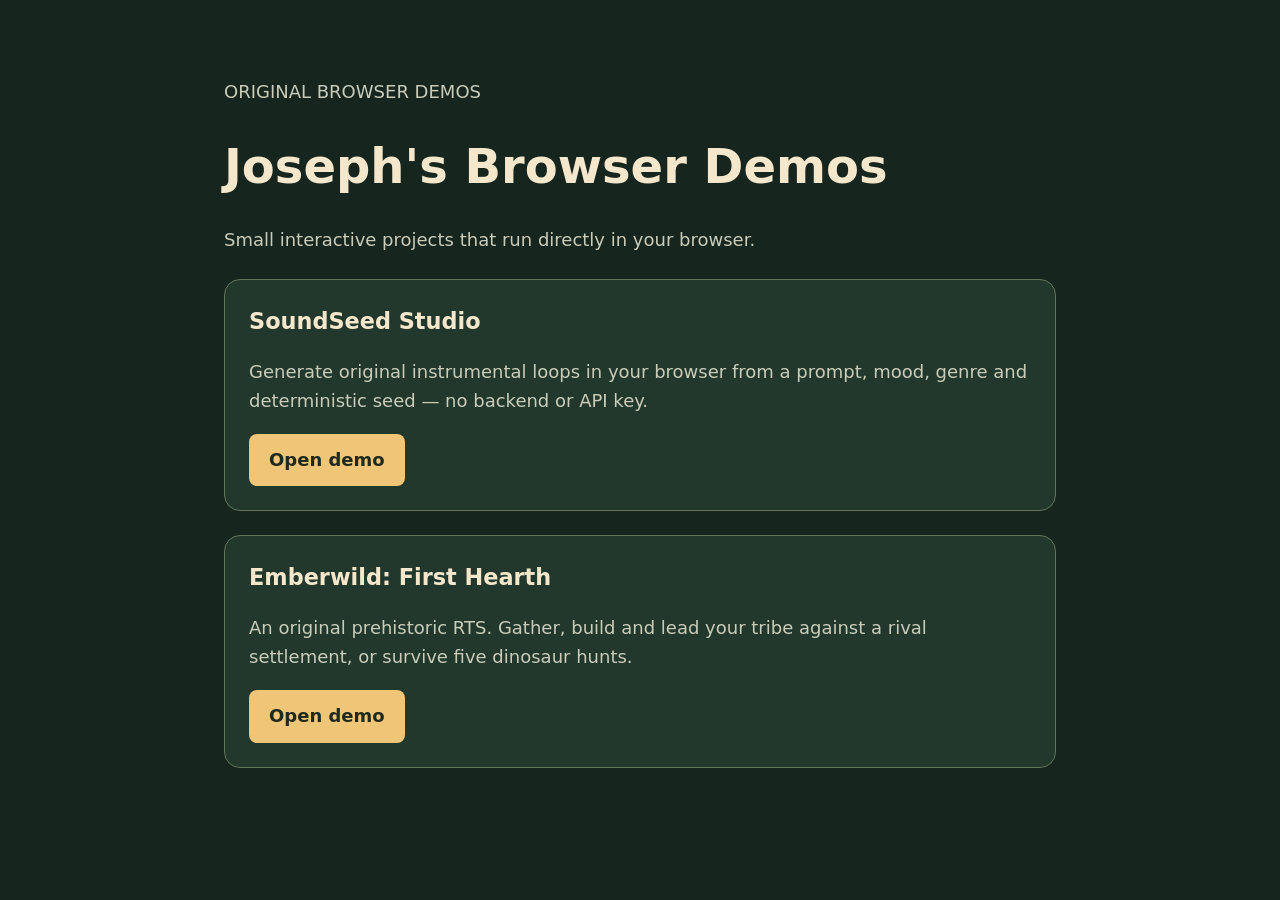
==== index.html @ d8530c1f "Update music generator demo" ====
<!doctype html>
<html lang="en"><head><meta charset="utf-8"><meta name="viewport" content="width=device-width, initial-scale=1"><meta name="color-scheme" content="dark"><title>Joseph's Browser Demos</title>
<style>*{box-sizing:border-box}body{margin:0;background:#17251f;color:#f5e7cc;font:18px/1.6 system-ui,sans-serif}main{max-width:880px;margin:auto;padding:60px 24px}h1{font-size:clamp(2rem,6vw,3rem);line-height:1.15}p{color:#c9ccb9}ul{list-style:none;padding:0}li{margin:24px 0;padding:24px;border:1px solid #61755b;border-radius:16px;background:#23382d}h2{margin:0;font-size:1.4rem}a{display:inline-block;padding:12px 20px;border-radius:8px;background:#efc577;color:#20291e;font-weight:700;text-decoration:none}a:focus-visible{outline:3px solid white;outline-offset:4px}</style></head>
<body><main><p>ORIGINAL BROWSER DEMOS</p><h1>Joseph's Browser Demos</h1><p>Small interactive projects that run directly in your browser.</p><ul><li><h2>SoundSeed Studio</h2><p>Generate original instrumental loops in your browser from a prompt, mood, genre and deterministic seed — no backend or API key.</p><a href="/demo/music-generator/">Open demo</a></li><li><h2>Emberwild: First Hearth</h2><p>An original prehistoric RTS. Gather, build and lead your tribe against a rival settlement, or survive five dinosaur hunts.</p><a href="/demo/prehistoric-rts/">Open demo</a></li></ul></main></body></html>
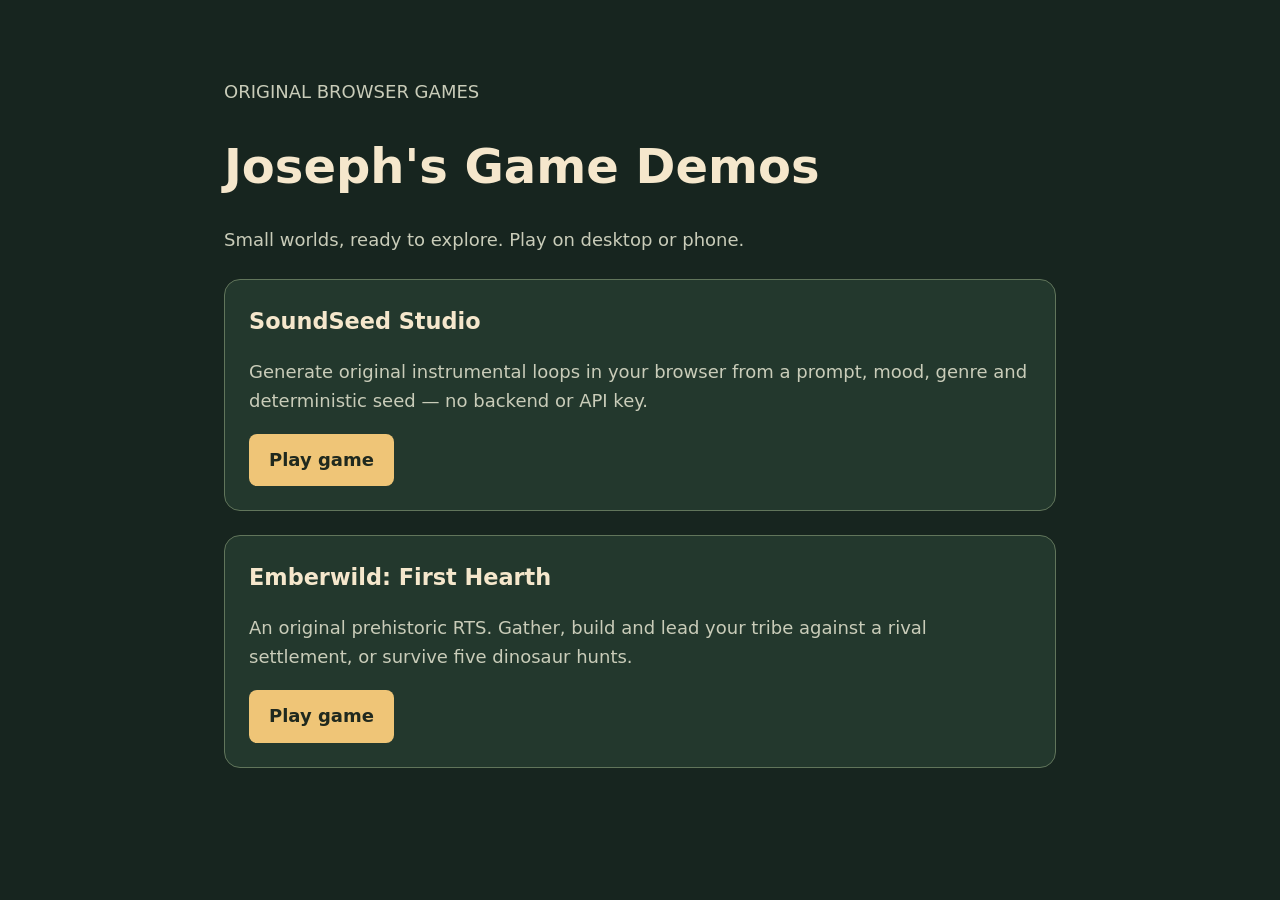
==== commit 37ca50b2: "Update prehistoric RTS demo" ====
--- a/index.html
+++ b/index.html
@@ -1,4 +1,4 @@
 <!doctype html>
-<html lang="en"><head><meta charset="utf-8"><meta name="viewport" content="width=device-width, initial-scale=1"><meta name="color-scheme" content="dark"><title>Joseph's Browser Demos</title>
+<html lang="en"><head><meta charset="utf-8"><meta name="viewport" content="width=device-width, initial-scale=1"><meta name="color-scheme" content="dark"><title>Joseph's Game Demos</title>
 <style>*{box-sizing:border-box}body{margin:0;background:#17251f;color:#f5e7cc;font:18px/1.6 system-ui,sans-serif}main{max-width:880px;margin:auto;padding:60px 24px}h1{font-size:clamp(2rem,6vw,3rem);line-height:1.15}p{color:#c9ccb9}ul{list-style:none;padding:0}li{margin:24px 0;padding:24px;border:1px solid #61755b;border-radius:16px;background:#23382d}h2{margin:0;font-size:1.4rem}a{display:inline-block;padding:12px 20px;border-radius:8px;background:#efc577;color:#20291e;font-weight:700;text-decoration:none}a:focus-visible{outline:3px solid white;outline-offset:4px}</style></head>
-<body><main><p>ORIGINAL BROWSER DEMOS</p><h1>Joseph's Browser Demos</h1><p>Small interactive projects that run directly in your browser.</p><ul><li><h2>SoundSeed Studio</h2><p>Generate original instrumental loops in your browser from a prompt, mood, genre and deterministic seed — no backend or API key.</p><a href="/demo/music-generator/">Open demo</a></li><li><h2>Emberwild: First Hearth</h2><p>An original prehistoric RTS. Gather, build and lead your tribe against a rival settlement, or survive five dinosaur hunts.</p><a href="/demo/prehistoric-rts/">Open demo</a></li></ul></main></body></html>
+<body><main><p>ORIGINAL BROWSER GAMES</p><h1>Joseph's Game Demos</h1><p>Small worlds, ready to explore. Play on desktop or phone.</p><ul><li><h2>SoundSeed Studio</h2><p>Generate original instrumental loops in your browser from a prompt, mood, genre and deterministic seed — no backend or API key.</p><a href="/demo/music-generator/">Play game</a></li><li><h2>Emberwild: First Hearth</h2><p>An original prehistoric RTS. Gather, build and lead your tribe against a rival settlement, or survive five dinosaur hunts.</p><a href="/demo/prehistoric-rts/">Play game</a></li></ul></main></body></html>
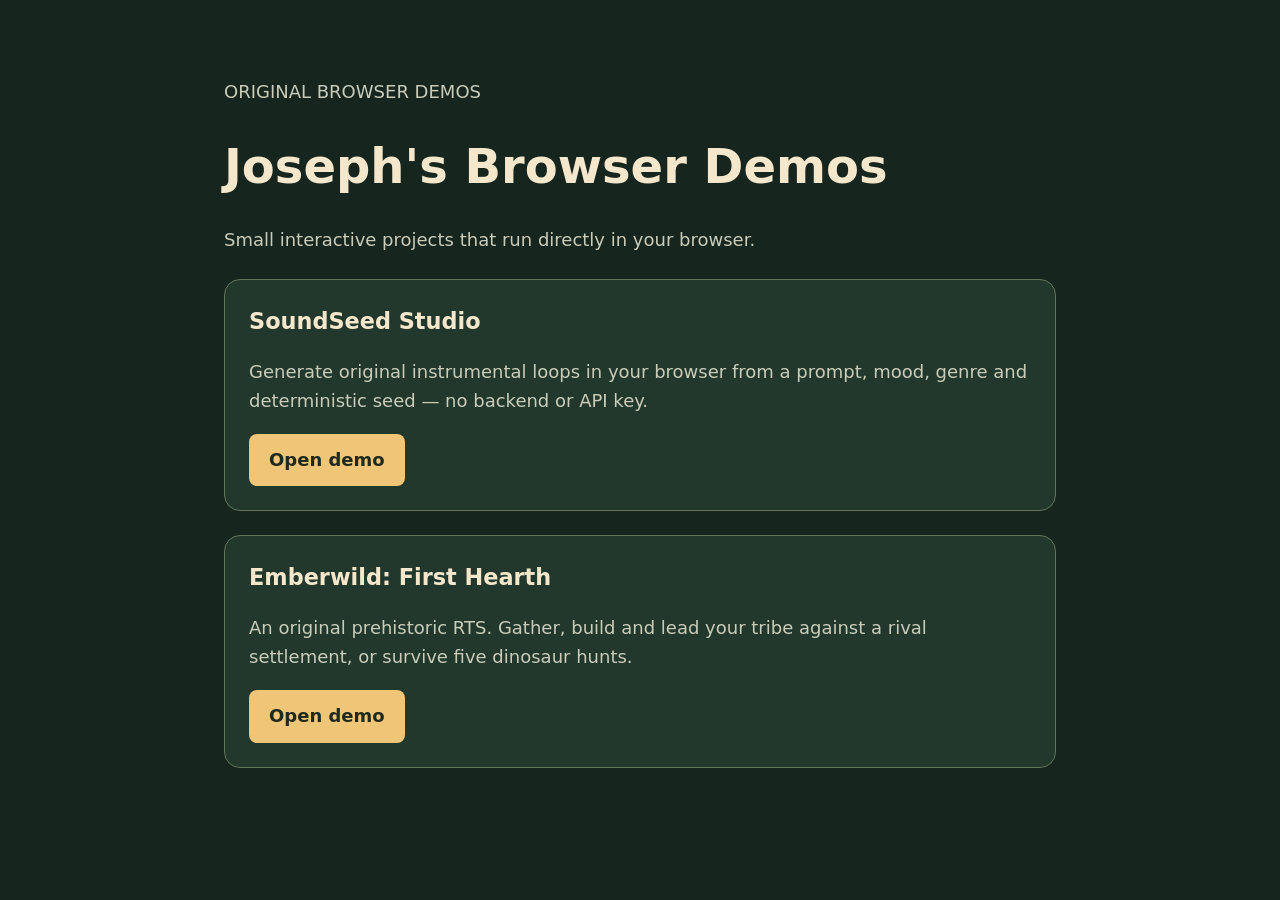
==== commit 797fe316: "Update music generator demo" ====
--- a/index.html
+++ b/index.html
@@ -1,4 +1,4 @@
 <!doctype html>
-<html lang="en"><head><meta charset="utf-8"><meta name="viewport" content="width=device-width, initial-scale=1"><meta name="color-scheme" content="dark"><title>Joseph's Game Demos</title>
+<html lang="en"><head><meta charset="utf-8"><meta name="viewport" content="width=device-width, initial-scale=1"><meta name="color-scheme" content="dark"><title>Joseph's Browser Demos</title>
 <style>*{box-sizing:border-box}body{margin:0;background:#17251f;color:#f5e7cc;font:18px/1.6 system-ui,sans-serif}main{max-width:880px;margin:auto;padding:60px 24px}h1{font-size:clamp(2rem,6vw,3rem);line-height:1.15}p{color:#c9ccb9}ul{list-style:none;padding:0}li{margin:24px 0;padding:24px;border:1px solid #61755b;border-radius:16px;background:#23382d}h2{margin:0;font-size:1.4rem}a{display:inline-block;padding:12px 20px;border-radius:8px;background:#efc577;color:#20291e;font-weight:700;text-decoration:none}a:focus-visible{outline:3px solid white;outline-offset:4px}</style></head>
-<body><main><p>ORIGINAL BROWSER GAMES</p><h1>Joseph's Game Demos</h1><p>Small worlds, ready to explore. Play on desktop or phone.</p><ul><li><h2>SoundSeed Studio</h2><p>Generate original instrumental loops in your browser from a prompt, mood, genre and deterministic seed — no backend or API key.</p><a href="/demo/music-generator/">Play game</a></li><li><h2>Emberwild: First Hearth</h2><p>An original prehistoric RTS. Gather, build and lead your tribe against a rival settlement, or survive five dinosaur hunts.</p><a href="/demo/prehistoric-rts/">Play game</a></li></ul></main></body></html>
+<body><main><p>ORIGINAL BROWSER DEMOS</p><h1>Joseph's Browser Demos</h1><p>Small interactive projects that run directly in your browser.</p><ul><li><h2>SoundSeed Studio</h2><p>Generate original instrumental loops in your browser from a prompt, mood, genre and deterministic seed — no backend or API key.</p><a href="/demo/music-generator/">Open demo</a></li><li><h2>Emberwild: First Hearth</h2><p>An original prehistoric RTS. Gather, build and lead your tribe against a rival settlement, or survive five dinosaur hunts.</p><a href="/demo/prehistoric-rts/">Open demo</a></li></ul></main></body></html>
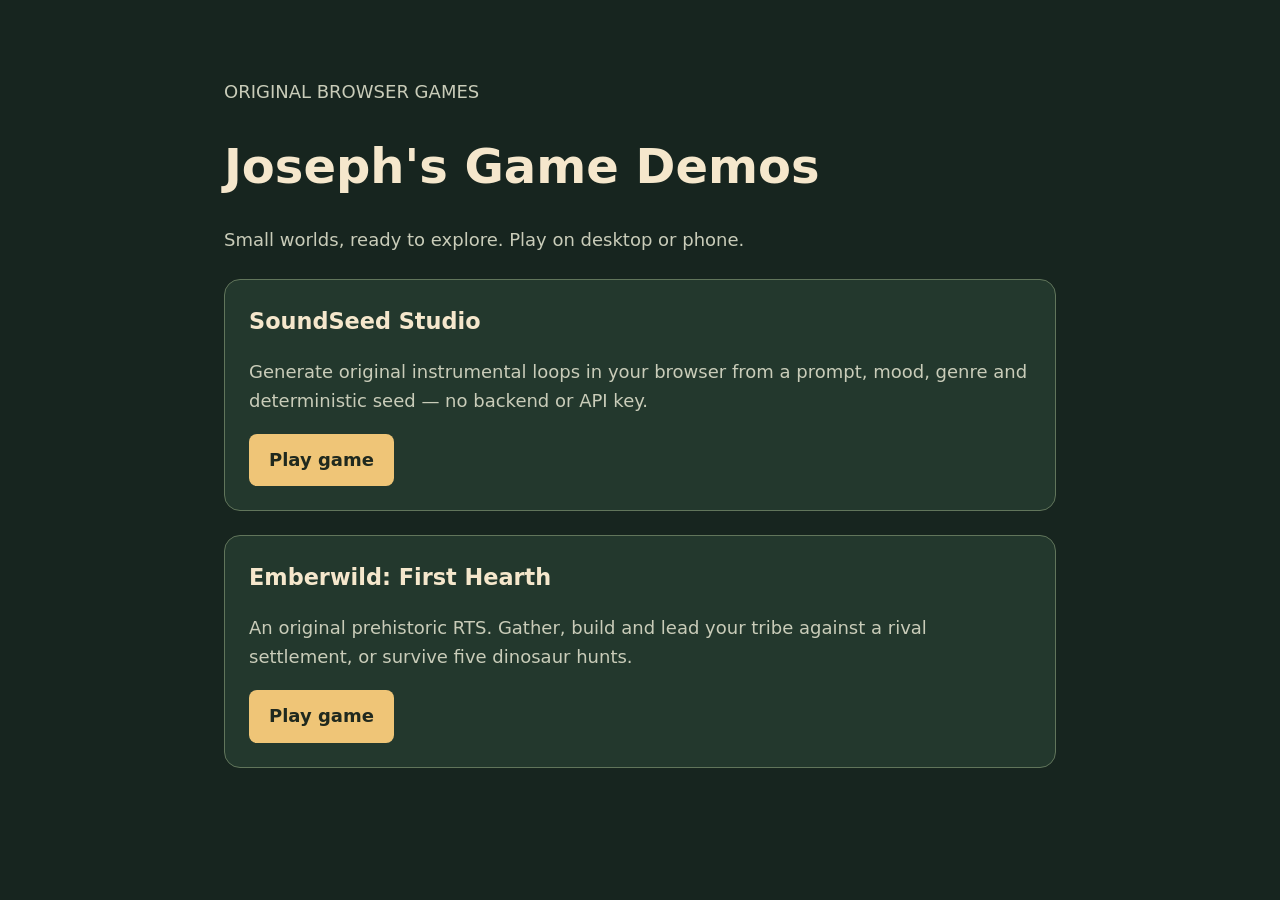
==== commit b2d3a91b: "Update prehistoric RTS demo" ====
--- a/index.html
+++ b/index.html
@@ -1,4 +1,4 @@
 <!doctype html>
-<html lang="en"><head><meta charset="utf-8"><meta name="viewport" content="width=device-width, initial-scale=1"><meta name="color-scheme" content="dark"><title>Joseph's Browser Demos</title>
+<html lang="en"><head><meta charset="utf-8"><meta name="viewport" content="width=device-width, initial-scale=1"><meta name="color-scheme" content="dark"><title>Joseph's Game Demos</title>
 <style>*{box-sizing:border-box}body{margin:0;background:#17251f;color:#f5e7cc;font:18px/1.6 system-ui,sans-serif}main{max-width:880px;margin:auto;padding:60px 24px}h1{font-size:clamp(2rem,6vw,3rem);line-height:1.15}p{color:#c9ccb9}ul{list-style:none;padding:0}li{margin:24px 0;padding:24px;border:1px solid #61755b;border-radius:16px;background:#23382d}h2{margin:0;font-size:1.4rem}a{display:inline-block;padding:12px 20px;border-radius:8px;background:#efc577;color:#20291e;font-weight:700;text-decoration:none}a:focus-visible{outline:3px solid white;outline-offset:4px}</style></head>
-<body><main><p>ORIGINAL BROWSER DEMOS</p><h1>Joseph's Browser Demos</h1><p>Small interactive projects that run directly in your browser.</p><ul><li><h2>SoundSeed Studio</h2><p>Generate original instrumental loops in your browser from a prompt, mood, genre and deterministic seed — no backend or API key.</p><a href="/demo/music-generator/">Open demo</a></li><li><h2>Emberwild: First Hearth</h2><p>An original prehistoric RTS. Gather, build and lead your tribe against a rival settlement, or survive five dinosaur hunts.</p><a href="/demo/prehistoric-rts/">Open demo</a></li></ul></main></body></html>
+<body><main><p>ORIGINAL BROWSER GAMES</p><h1>Joseph's Game Demos</h1><p>Small worlds, ready to explore. Play on desktop or phone.</p><ul><li><h2>SoundSeed Studio</h2><p>Generate original instrumental loops in your browser from a prompt, mood, genre and deterministic seed — no backend or API key.</p><a href="/demo/music-generator/">Play game</a></li><li><h2>Emberwild: First Hearth</h2><p>An original prehistoric RTS. Gather, build and lead your tribe against a rival settlement, or survive five dinosaur hunts.</p><a href="/demo/prehistoric-rts/">Play game</a></li></ul></main></body></html>
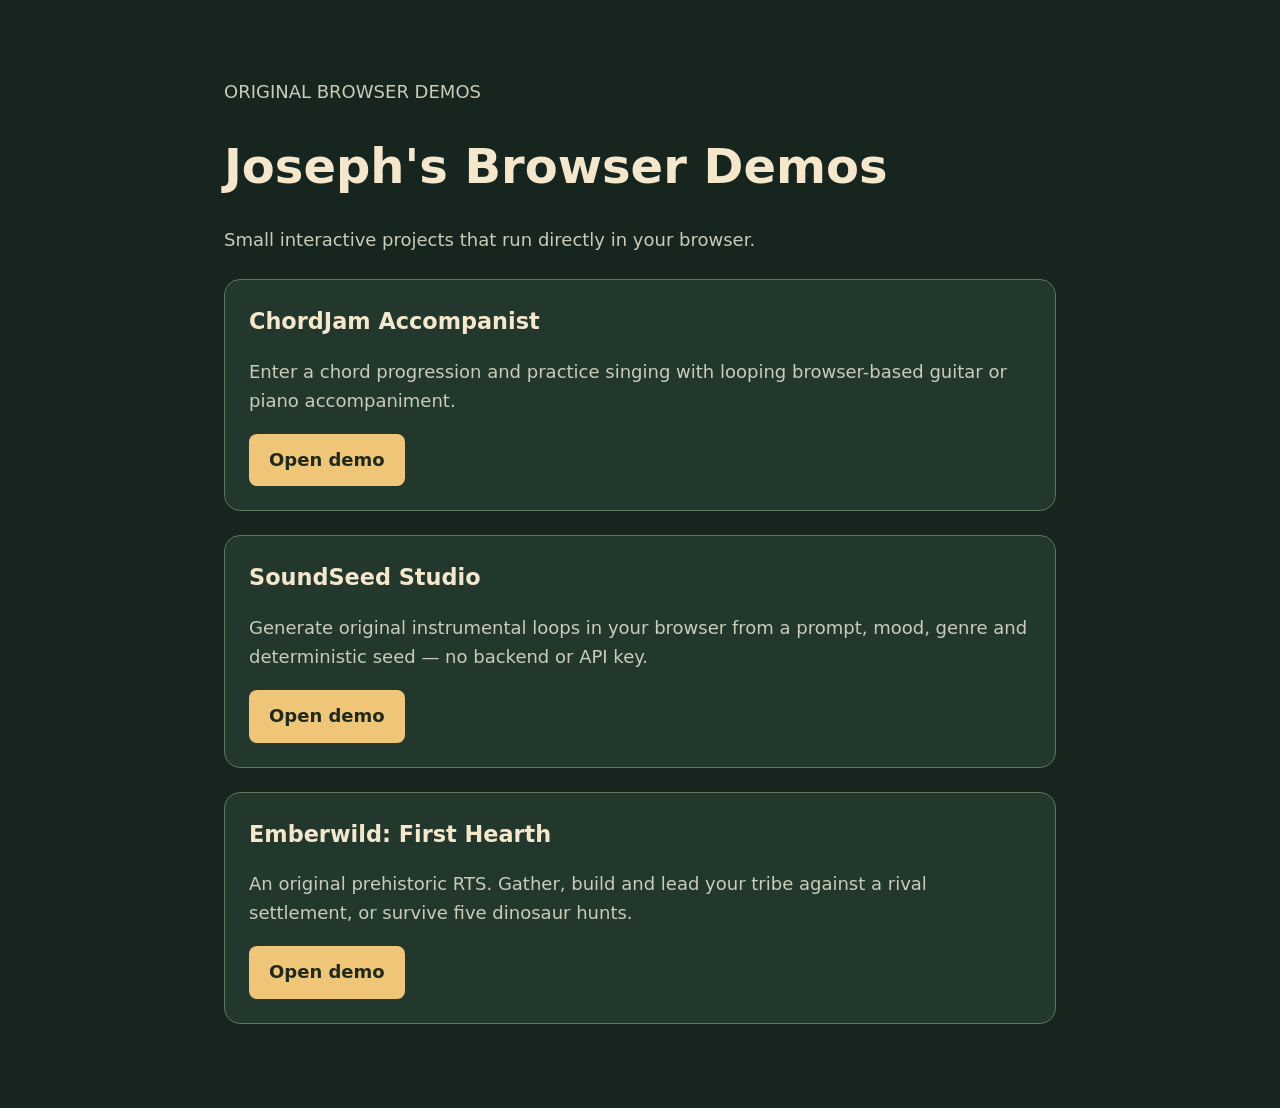
==== commit 090a5c51: "Update ChordJam demo" ====
--- a/index.html
+++ b/index.html
@@ -1,4 +1,4 @@
 <!doctype html>
-<html lang="en"><head><meta charset="utf-8"><meta name="viewport" content="width=device-width, initial-scale=1"><meta name="color-scheme" content="dark"><title>Joseph's Game Demos</title>
+<html lang="en"><head><meta charset="utf-8"><meta name="viewport" content="width=device-width, initial-scale=1"><meta name="color-scheme" content="dark"><title>Joseph's Browser Demos</title>
 <style>*{box-sizing:border-box}body{margin:0;background:#17251f;color:#f5e7cc;font:18px/1.6 system-ui,sans-serif}main{max-width:880px;margin:auto;padding:60px 24px}h1{font-size:clamp(2rem,6vw,3rem);line-height:1.15}p{color:#c9ccb9}ul{list-style:none;padding:0}li{margin:24px 0;padding:24px;border:1px solid #61755b;border-radius:16px;background:#23382d}h2{margin:0;font-size:1.4rem}a{display:inline-block;padding:12px 20px;border-radius:8px;background:#efc577;color:#20291e;font-weight:700;text-decoration:none}a:focus-visible{outline:3px solid white;outline-offset:4px}</style></head>
-<body><main><p>ORIGINAL BROWSER GAMES</p><h1>Joseph's Game Demos</h1><p>Small worlds, ready to explore. Play on desktop or phone.</p><ul><li><h2>SoundSeed Studio</h2><p>Generate original instrumental loops in your browser from a prompt, mood, genre and deterministic seed — no backend or API key.</p><a href="/demo/music-generator/">Play game</a></li><li><h2>Emberwild: First Hearth</h2><p>An original prehistoric RTS. Gather, build and lead your tribe against a rival settlement, or survive five dinosaur hunts.</p><a href="/demo/prehistoric-rts/">Play game</a></li></ul></main></body></html>
+<body><main><p>ORIGINAL BROWSER DEMOS</p><h1>Joseph's Browser Demos</h1><p>Small interactive projects that run directly in your browser.</p><ul><li><h2>ChordJam Accompanist</h2><p>Enter a chord progression and practice singing with looping browser-based guitar or piano accompaniment.</p><a href="/demo/chord-jam/">Open demo</a></li><li><h2>SoundSeed Studio</h2><p>Generate original instrumental loops in your browser from a prompt, mood, genre and deterministic seed — no backend or API key.</p><a href="/demo/music-generator/">Open demo</a></li><li><h2>Emberwild: First Hearth</h2><p>An original prehistoric RTS. Gather, build and lead your tribe against a rival settlement, or survive five dinosaur hunts.</p><a href="/demo/prehistoric-rts/">Open demo</a></li></ul></main></body></html>
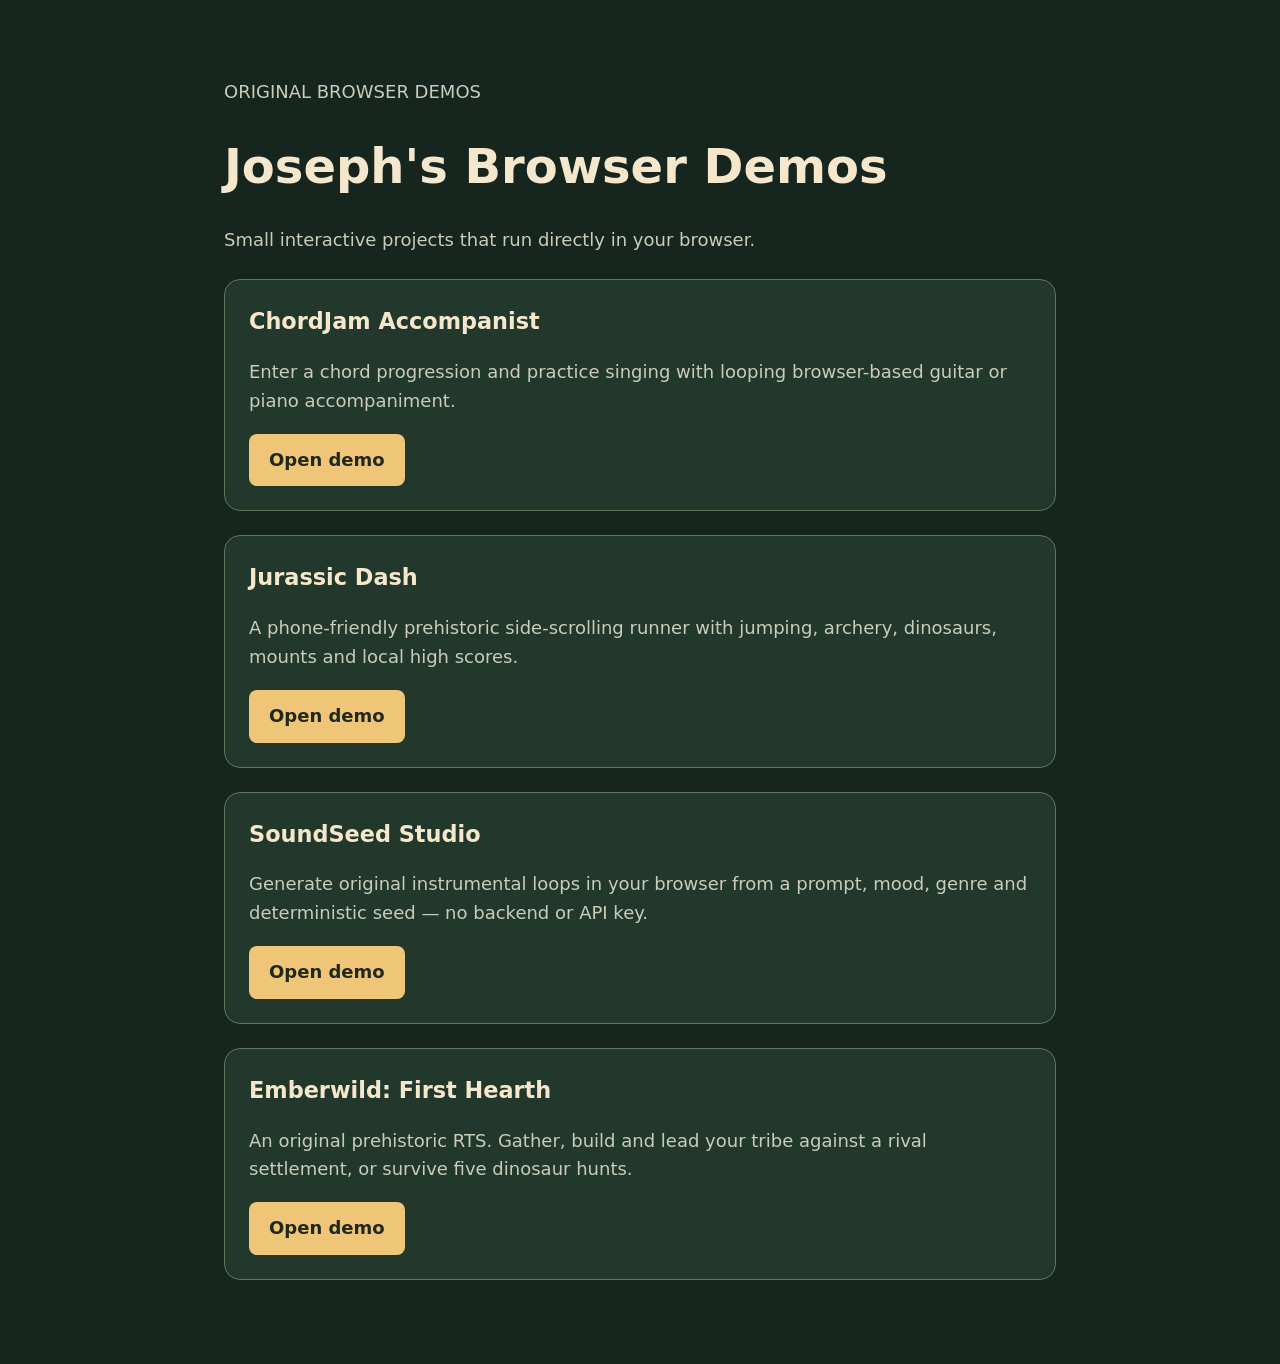
==== commit 06aa65aa: "Update Jurassic Dash demo" ====
--- a/index.html
+++ b/index.html
@@ -1,4 +1,4 @@
 <!doctype html>
 <html lang="en"><head><meta charset="utf-8"><meta name="viewport" content="width=device-width, initial-scale=1"><meta name="color-scheme" content="dark"><title>Joseph's Browser Demos</title>
 <style>*{box-sizing:border-box}body{margin:0;background:#17251f;color:#f5e7cc;font:18px/1.6 system-ui,sans-serif}main{max-width:880px;margin:auto;padding:60px 24px}h1{font-size:clamp(2rem,6vw,3rem);line-height:1.15}p{color:#c9ccb9}ul{list-style:none;padding:0}li{margin:24px 0;padding:24px;border:1px solid #61755b;border-radius:16px;background:#23382d}h2{margin:0;font-size:1.4rem}a{display:inline-block;padding:12px 20px;border-radius:8px;background:#efc577;color:#20291e;font-weight:700;text-decoration:none}a:focus-visible{outline:3px solid white;outline-offset:4px}</style></head>
-<body><main><p>ORIGINAL BROWSER DEMOS</p><h1>Joseph's Browser Demos</h1><p>Small interactive projects that run directly in your browser.</p><ul><li><h2>ChordJam Accompanist</h2><p>Enter a chord progression and practice singing with looping browser-based guitar or piano accompaniment.</p><a href="/demo/chord-jam/">Open demo</a></li><li><h2>SoundSeed Studio</h2><p>Generate original instrumental loops in your browser from a prompt, mood, genre and deterministic seed — no backend or API key.</p><a href="/demo/music-generator/">Open demo</a></li><li><h2>Emberwild: First Hearth</h2><p>An original prehistoric RTS. Gather, build and lead your tribe against a rival settlement, or survive five dinosaur hunts.</p><a href="/demo/prehistoric-rts/">Open demo</a></li></ul></main></body></html>
+<body><main><p>ORIGINAL BROWSER DEMOS</p><h1>Joseph's Browser Demos</h1><p>Small interactive projects that run directly in your browser.</p><ul><li><h2>ChordJam Accompanist</h2><p>Enter a chord progression and practice singing with looping browser-based guitar or piano accompaniment.</p><a href="/demo/chord-jam/">Open demo</a></li><li><h2>Jurassic Dash</h2><p>A phone-friendly prehistoric side-scrolling runner with jumping, archery, dinosaurs, mounts and local high scores.</p><a href="/demo/jurassic-dash/">Open demo</a></li><li><h2>SoundSeed Studio</h2><p>Generate original instrumental loops in your browser from a prompt, mood, genre and deterministic seed — no backend or API key.</p><a href="/demo/music-generator/">Open demo</a></li><li><h2>Emberwild: First Hearth</h2><p>An original prehistoric RTS. Gather, build and lead your tribe against a rival settlement, or survive five dinosaur hunts.</p><a href="/demo/prehistoric-rts/">Open demo</a></li></ul></main></body></html>
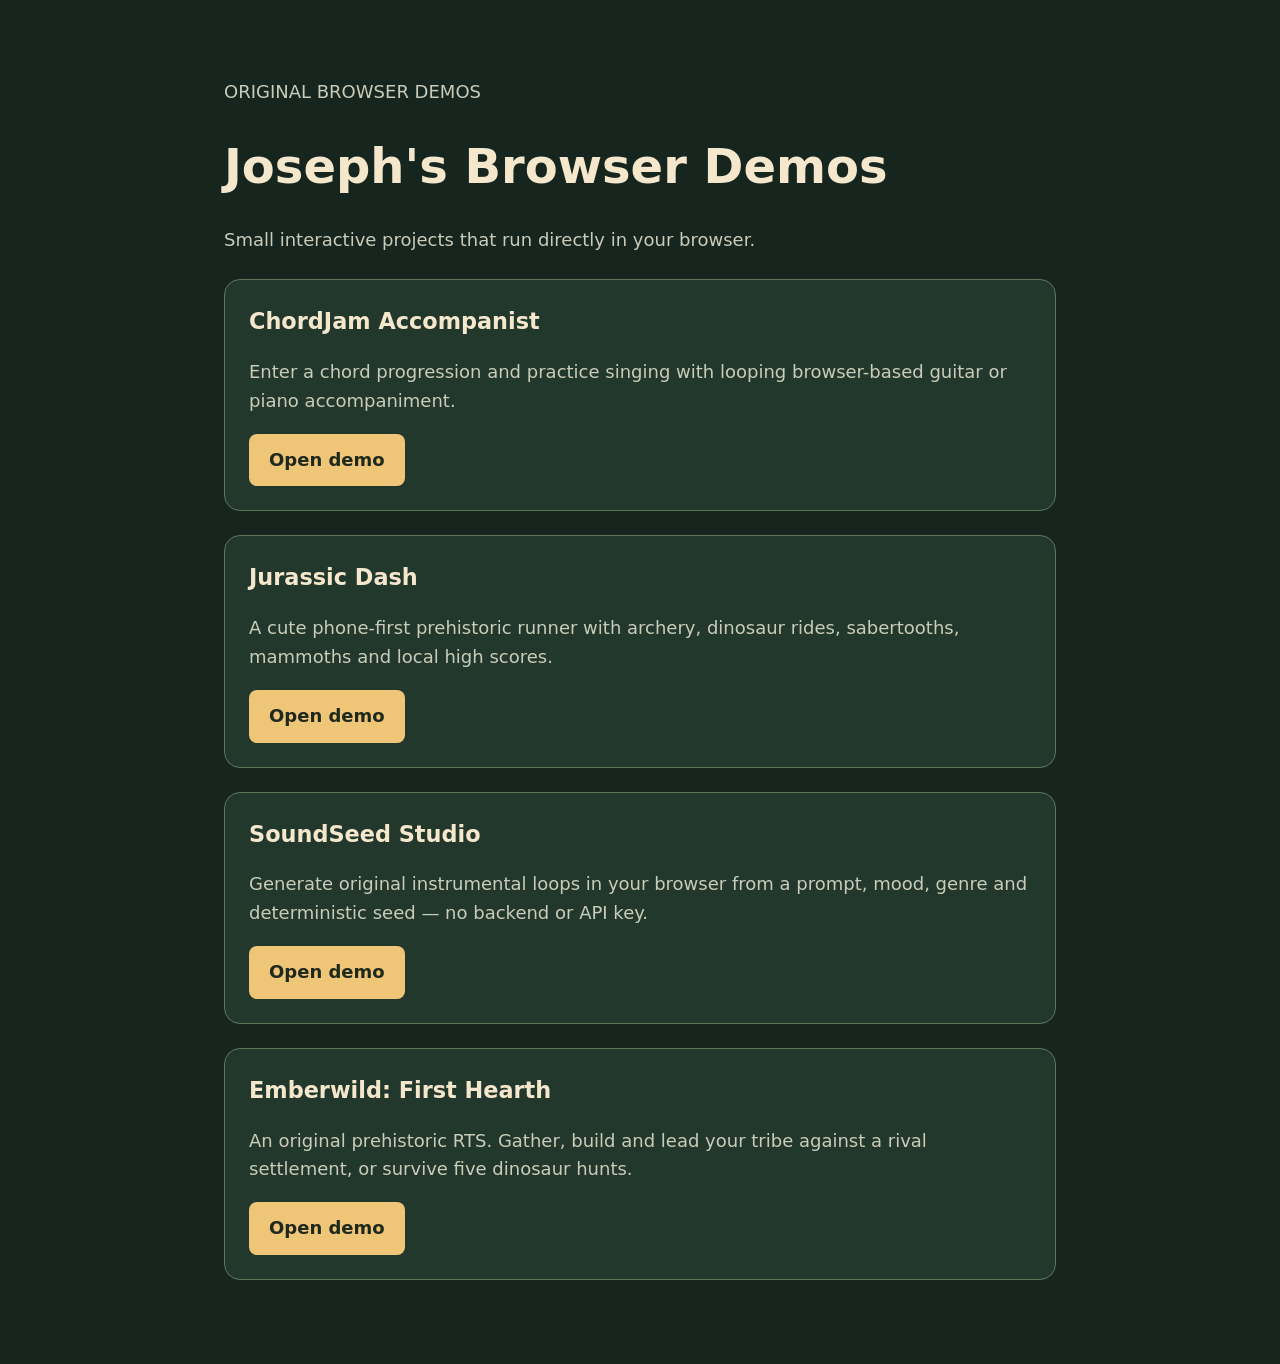
==== commit 90ee1ba9: "Update music generator demo" ====
--- a/index.html
+++ b/index.html
@@ -1,4 +1,4 @@
 <!doctype html>
 <html lang="en"><head><meta charset="utf-8"><meta name="viewport" content="width=device-width, initial-scale=1"><meta name="color-scheme" content="dark"><title>Joseph's Browser Demos</title>
 <style>*{box-sizing:border-box}body{margin:0;background:#17251f;color:#f5e7cc;font:18px/1.6 system-ui,sans-serif}main{max-width:880px;margin:auto;padding:60px 24px}h1{font-size:clamp(2rem,6vw,3rem);line-height:1.15}p{color:#c9ccb9}ul{list-style:none;padding:0}li{margin:24px 0;padding:24px;border:1px solid #61755b;border-radius:16px;background:#23382d}h2{margin:0;font-size:1.4rem}a{display:inline-block;padding:12px 20px;border-radius:8px;background:#efc577;color:#20291e;font-weight:700;text-decoration:none}a:focus-visible{outline:3px solid white;outline-offset:4px}</style></head>
-<body><main><p>ORIGINAL BROWSER DEMOS</p><h1>Joseph's Browser Demos</h1><p>Small interactive projects that run directly in your browser.</p><ul><li><h2>ChordJam Accompanist</h2><p>Enter a chord progression and practice singing with looping browser-based guitar or piano accompaniment.</p><a href="/demo/chord-jam/">Open demo</a></li><li><h2>Jurassic Dash</h2><p>A phone-friendly prehistoric side-scrolling runner with jumping, archery, dinosaurs, mounts and local high scores.</p><a href="/demo/jurassic-dash/">Open demo</a></li><li><h2>SoundSeed Studio</h2><p>Generate original instrumental loops in your browser from a prompt, mood, genre and deterministic seed — no backend or API key.</p><a href="/demo/music-generator/">Open demo</a></li><li><h2>Emberwild: First Hearth</h2><p>An original prehistoric RTS. Gather, build and lead your tribe against a rival settlement, or survive five dinosaur hunts.</p><a href="/demo/prehistoric-rts/">Open demo</a></li></ul></main></body></html>
+<body><main><p>ORIGINAL BROWSER DEMOS</p><h1>Joseph's Browser Demos</h1><p>Small interactive projects that run directly in your browser.</p><ul><li><h2>ChordJam Accompanist</h2><p>Enter a chord progression and practice singing with looping browser-based guitar or piano accompaniment.</p><a href="/demo/chord-jam/">Open demo</a></li><li><h2>Jurassic Dash</h2><p>A cute phone-first prehistoric runner with archery, dinosaur rides, sabertooths, mammoths and local high scores.</p><a href="/demo/jurassic-dash/">Open demo</a></li><li><h2>SoundSeed Studio</h2><p>Generate original instrumental loops in your browser from a prompt, mood, genre and deterministic seed — no backend or API key.</p><a href="/demo/music-generator/">Open demo</a></li><li><h2>Emberwild: First Hearth</h2><p>An original prehistoric RTS. Gather, build and lead your tribe against a rival settlement, or survive five dinosaur hunts.</p><a href="/demo/prehistoric-rts/">Open demo</a></li></ul></main></body></html>
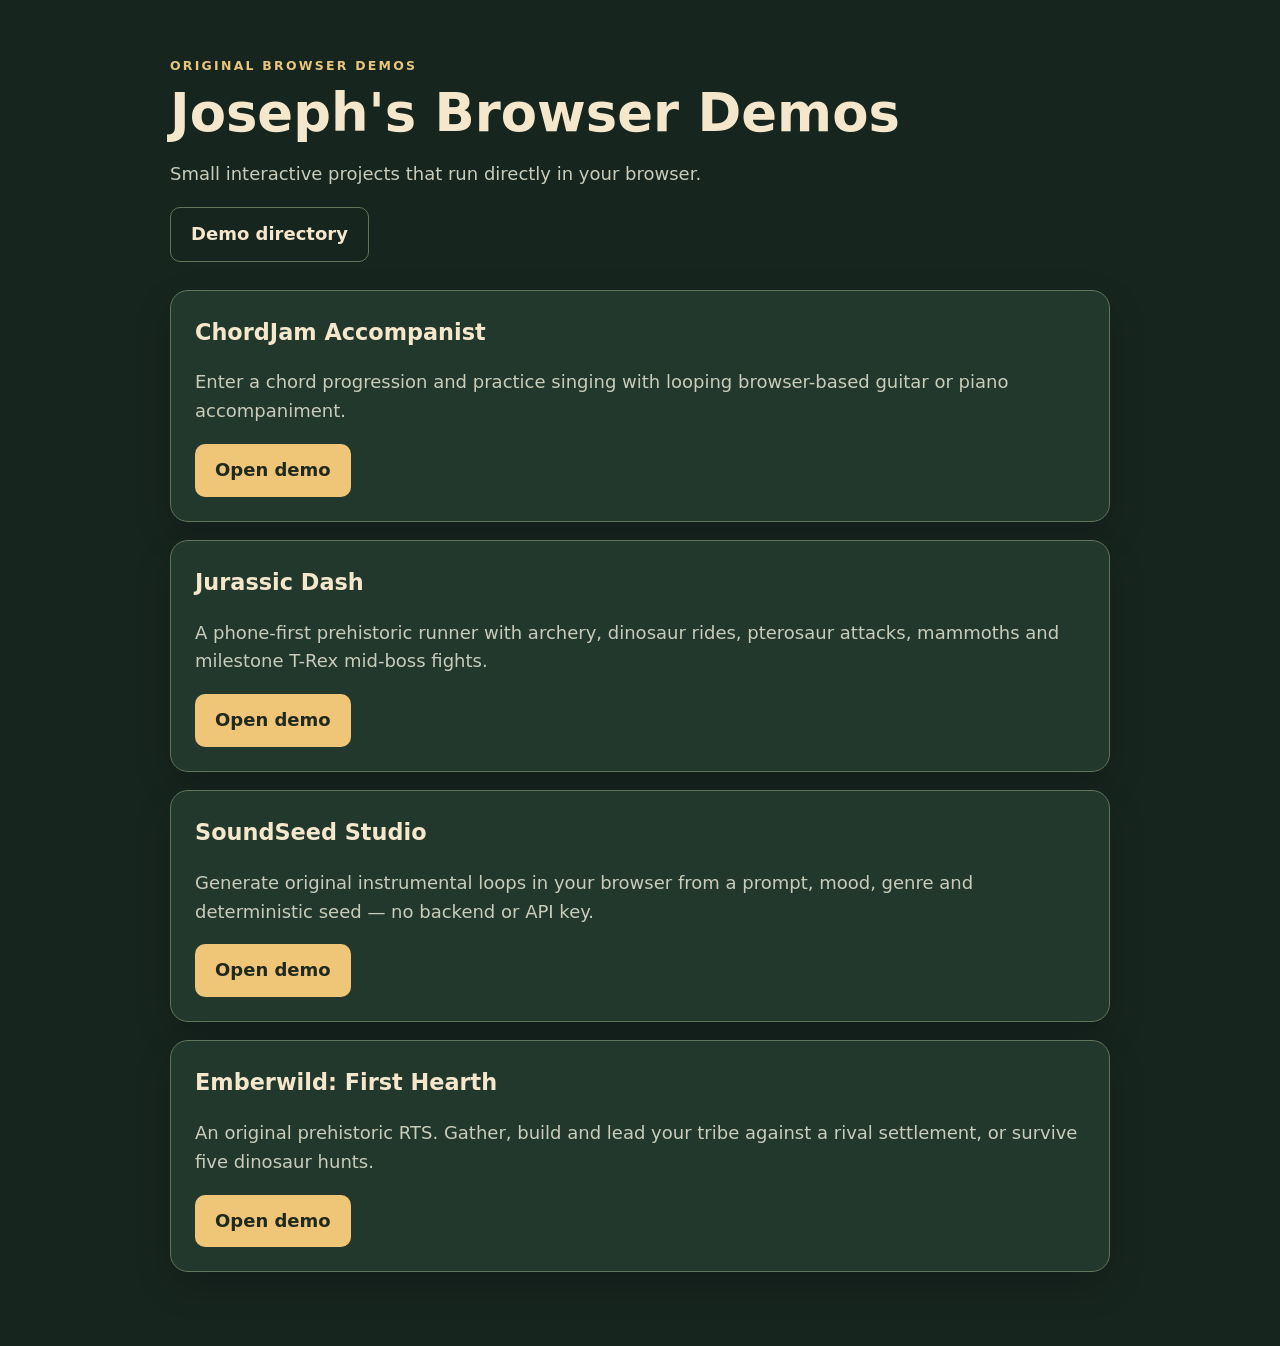
==== commit 00ebeb4b: "Update Jurassic Dash demo" ====
--- a/index.html
+++ b/index.html
@@ -1,4 +1,31 @@
 <!doctype html>
-<html lang="en"><head><meta charset="utf-8"><meta name="viewport" content="width=device-width, initial-scale=1"><meta name="color-scheme" content="dark"><title>Joseph's Browser Demos</title>
-<style>*{box-sizing:border-box}body{margin:0;background:#17251f;color:#f5e7cc;font:18px/1.6 system-ui,sans-serif}main{max-width:880px;margin:auto;padding:60px 24px}h1{font-size:clamp(2rem,6vw,3rem);line-height:1.15}p{color:#c9ccb9}ul{list-style:none;padding:0}li{margin:24px 0;padding:24px;border:1px solid #61755b;border-radius:16px;background:#23382d}h2{margin:0;font-size:1.4rem}a{display:inline-block;padding:12px 20px;border-radius:8px;background:#efc577;color:#20291e;font-weight:700;text-decoration:none}a:focus-visible{outline:3px solid white;outline-offset:4px}</style></head>
-<body><main><p>ORIGINAL BROWSER DEMOS</p><h1>Joseph's Browser Demos</h1><p>Small interactive projects that run directly in your browser.</p><ul><li><h2>ChordJam Accompanist</h2><p>Enter a chord progression and practice singing with looping browser-based guitar or piano accompaniment.</p><a href="/demo/chord-jam/">Open demo</a></li><li><h2>Jurassic Dash</h2><p>A cute phone-first prehistoric runner with archery, dinosaur rides, sabertooths, mammoths and local high scores.</p><a href="/demo/jurassic-dash/">Open demo</a></li><li><h2>SoundSeed Studio</h2><p>Generate original instrumental loops in your browser from a prompt, mood, genre and deterministic seed — no backend or API key.</p><a href="/demo/music-generator/">Open demo</a></li><li><h2>Emberwild: First Hearth</h2><p>An original prehistoric RTS. Gather, build and lead your tribe against a rival settlement, or survive five dinosaur hunts.</p><a href="/demo/prehistoric-rts/">Open demo</a></li></ul></main></body></html>
+<html lang="en"><head><meta charset="utf-8"><meta name="viewport" content="width=device-width, initial-scale=1"><meta name="color-scheme" content="dark"><title>Joseph's Browser Demos</title><style>
+*{box-sizing:border-box}body{margin:0;background:#17251f;color:#f5e7cc;font:18px/1.6 system-ui,sans-serif}
+main{max-width:980px;margin:auto;padding:56px 20px}h1{font-size:clamp(2rem,6vw,3.3rem);line-height:1.1;margin:.15em 0}
+p{color:#c9ccb9}ul{list-style:none;padding:0;display:grid;gap:18px}
+li{padding:24px;border:1px solid #61755b;border-radius:18px;background:#23382d;box-shadow:0 14px 36px rgba(0,0,0,.18)}
+h2{margin:0 0 8px;font-size:1.4rem}a{display:inline-block;padding:12px 20px;border-radius:10px;background:#efc577;color:#20291e;font-weight:700;text-decoration:none}
+a:focus-visible{outline:3px solid white;outline-offset:4px}.eyebrow{margin:0;color:#e9c67d;font-size:.78rem;font-weight:800;letter-spacing:.18em}
+.nav{display:flex;gap:10px;flex-wrap:wrap;margin:18px 0 28px}.ghost{background:transparent;color:#f5e7cc;border:1px solid #61755b}
+</style></head>
+<body><main><p class="eyebrow">ORIGINAL BROWSER DEMOS</p><h1>Joseph's Browser Demos</h1><p>Small interactive projects that run directly in your browser.</p><div class="nav"><a class="ghost" href="/demo/">Demo directory</a></div><ul>
+  <li>
+    <h2>ChordJam Accompanist</h2>
+    <p>Enter a chord progression and practice singing with looping browser-based guitar or piano accompaniment.</p>
+    <a href="/demo/chord-jam/">Open demo</a>
+  </li>
+  <li>
+    <h2>Jurassic Dash</h2>
+    <p>A phone-first prehistoric runner with archery, dinosaur rides, pterosaur attacks, mammoths and milestone T-Rex mid-boss fights.</p>
+    <a href="/demo/jurassic-dash/">Open demo</a>
+  </li>
+  <li>
+    <h2>SoundSeed Studio</h2>
+    <p>Generate original instrumental loops in your browser from a prompt, mood, genre and deterministic seed — no backend or API key.</p>
+    <a href="/demo/music-generator/">Open demo</a>
+  </li>
+  <li>
+    <h2>Emberwild: First Hearth</h2>
+    <p>An original prehistoric RTS. Gather, build and lead your tribe against a rival settlement, or survive five dinosaur hunts.</p>
+    <a href="/demo/prehistoric-rts/">Open demo</a>
+  </li></ul></main></body></html>
